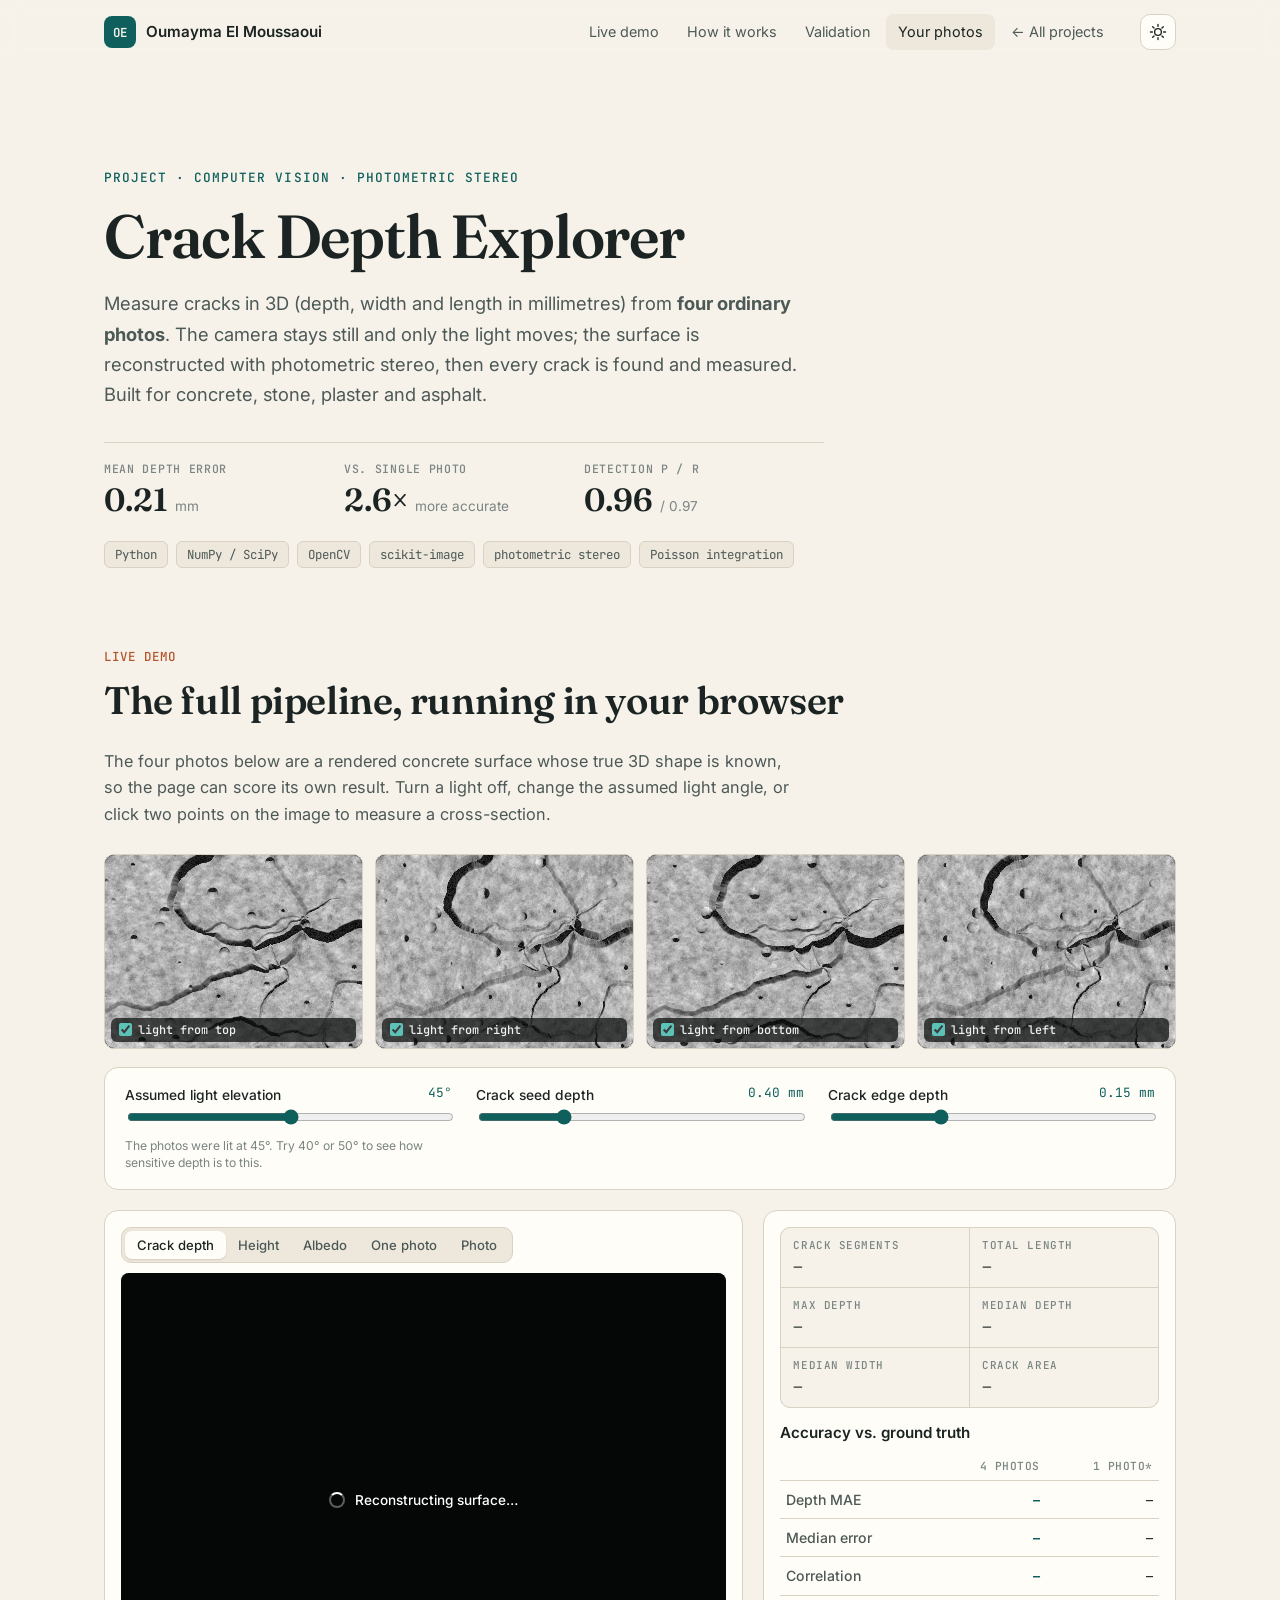
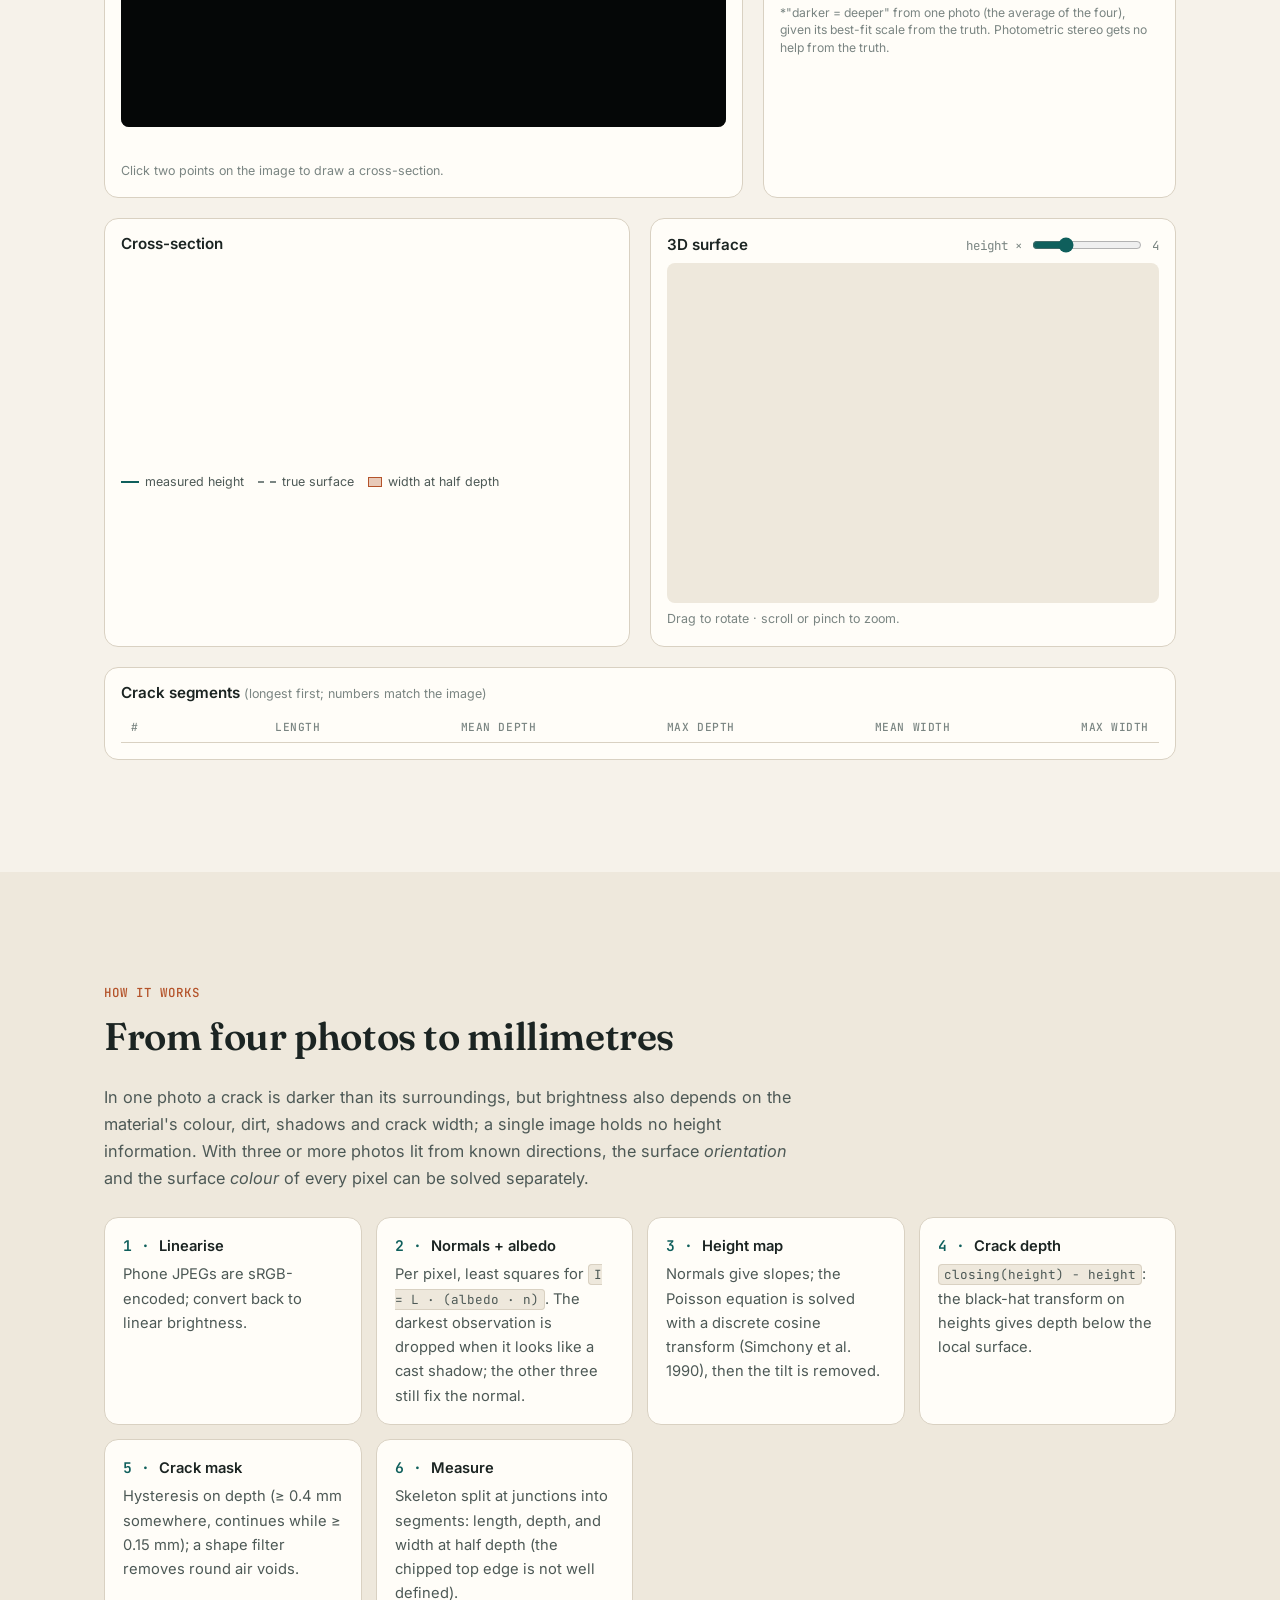
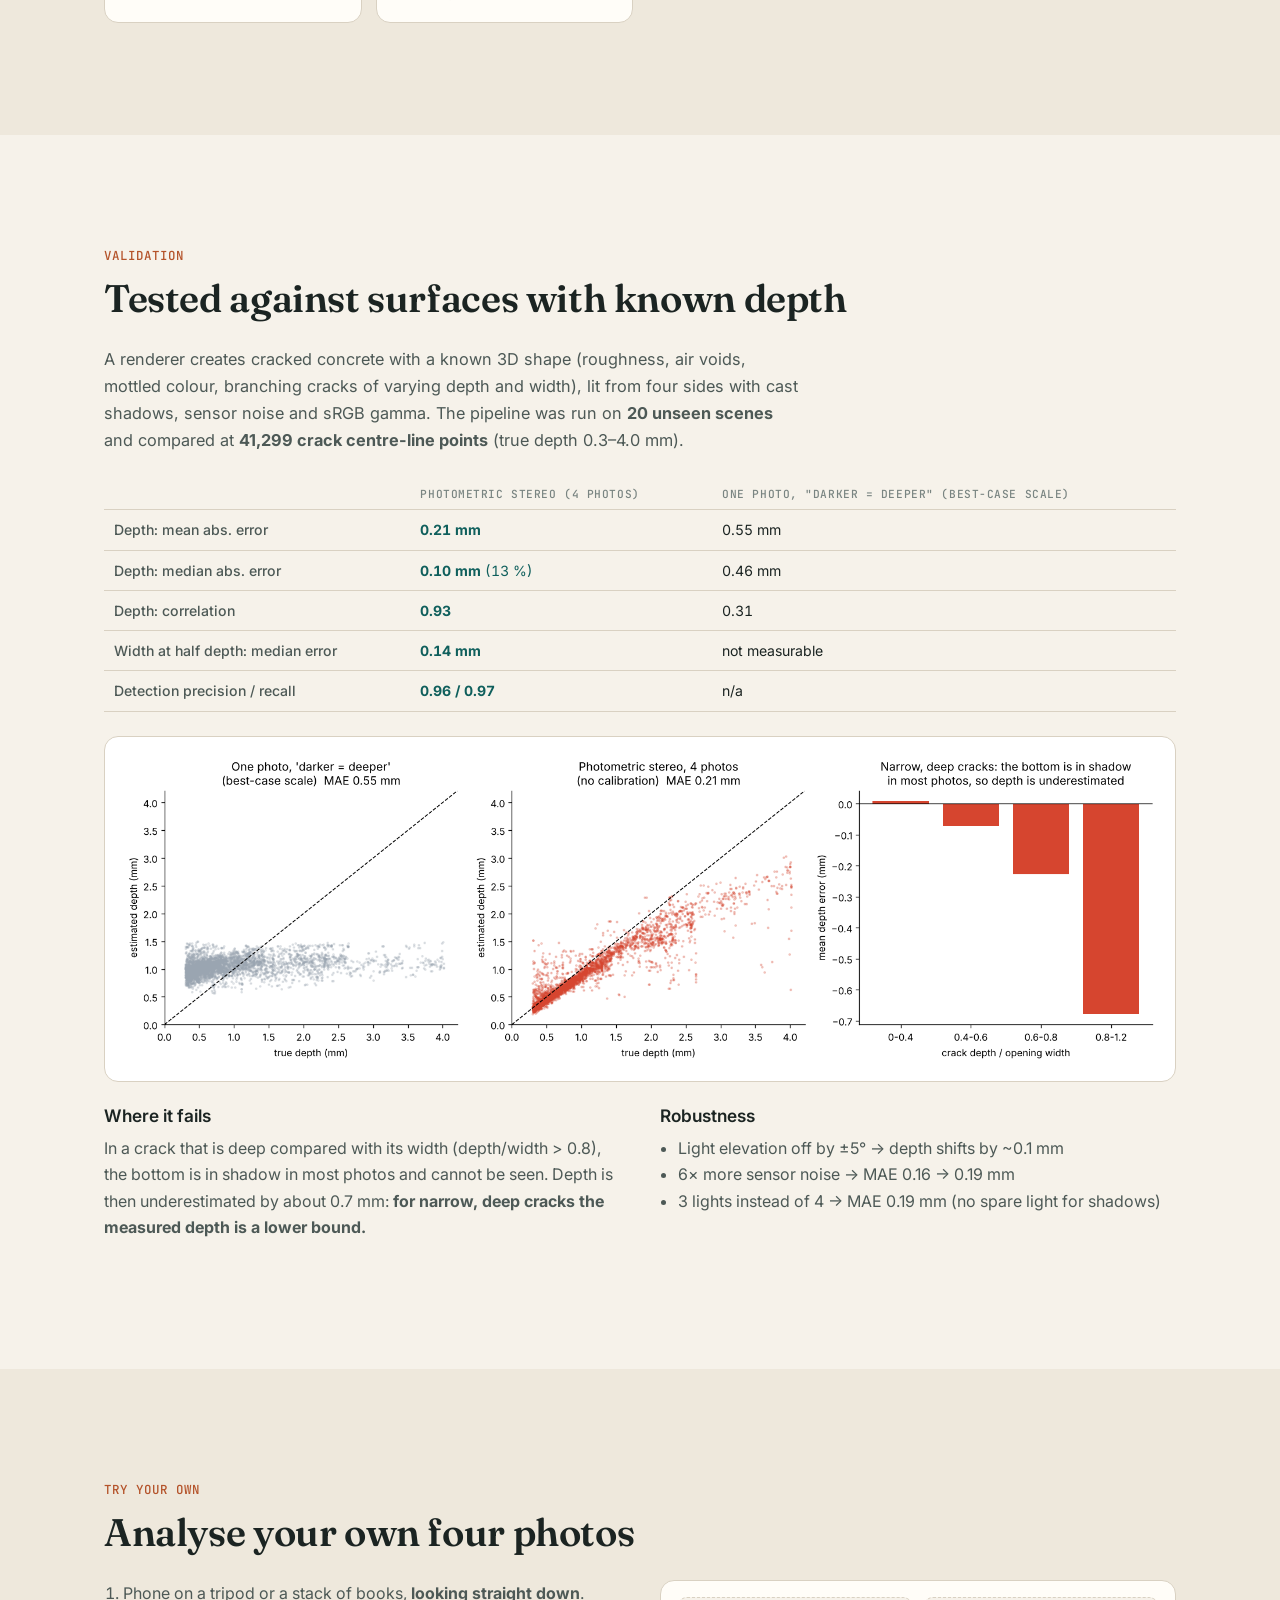
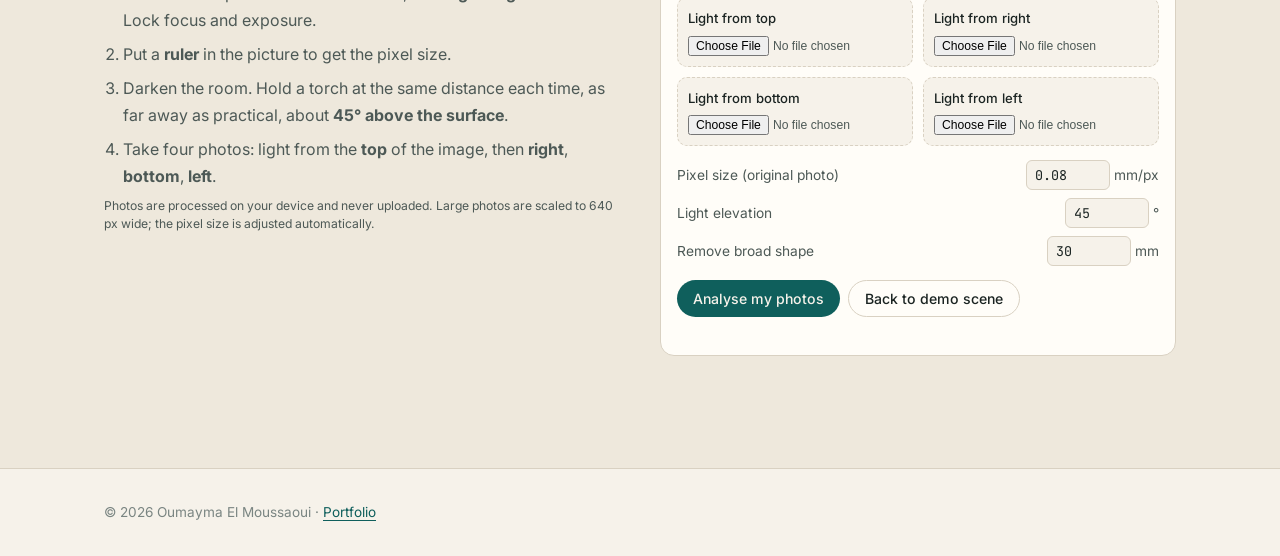
==== projects/crack-depth-explorer/index.html @ 10b45ef4 "Add Crack Depth Explorer as a live project New page projects/crack-depth-explorer/ runs the full pho" ====
<!doctype html>
<html lang="en">
<head>
  <meta charset="utf-8">
  <meta name="viewport" content="width=device-width, initial-scale=1">
  <title>Crack Depth Explorer · Oumayma El Moussaoui</title>
  <meta name="description" content="Live demo: measure cracks in 3D (depth, width, length in millimetres) from four photos with photometric stereo. Runs entirely in your browser.">
  <meta property="og:title" content="Crack Depth Explorer: 3D crack measurement from four photos">
  <meta property="og:description" content="Photometric stereo in the browser: 0.21 mm mean depth error on surfaces with known depth.">
  <link rel="icon" href="data:image/svg+xml,%3Csvg xmlns='http://www.w3.org/2000/svg' viewBox='0 0 32 32'%3E%3Crect width='32' height='32' rx='7' fill='%230f5f5c'/%3E%3Cpath d='M6 9 L13 15 L11 23 M13 15 L20 13 L26 19 M20 13 L22 6' stroke='%23f4efe6' stroke-width='2.2' fill='none' stroke-linecap='round' stroke-linejoin='round'/%3E%3C/svg%3E">
  <link rel="preconnect" href="https://fonts.googleapis.com">
  <link rel="preconnect" href="https://fonts.gstatic.com" crossorigin>
  <link href="https://fonts.googleapis.com/css2?family=Fraunces:opsz,wght@9..144,400;9..144,600&family=Inter:wght@400;500;600&family=JetBrains+Mono:wght@400;500&display=swap" rel="stylesheet">
  <link rel="stylesheet" href="../../assets/style.css">
  <link rel="stylesheet" href="app.css">
</head>
<body>
  <a class="skip" href="#main">Skip to content</a>
  <header class="nav">
    <div class="wrap nav-inner">
      <a class="brand" href="../../" aria-label="Back to portfolio">
        <span class="brand-mark" aria-hidden="true">OE</span>
        <span>Oumayma El Moussaoui</span>
      </a>
      <nav aria-label="Page">
        <ul class="nav-links">
          <li><a href="#live">Live demo</a></li>
          <li><a href="#how">How it works</a></li>
          <li><a href="#validation">Validation</a></li>
          <li><a href="#own">Your photos</a></li>
          <li><a href="../../#projects">← All projects</a></li>
        </ul>
      </nav>
      <button class="theme-toggle" type="button" aria-label="Toggle dark mode">
        <svg class="i-sun" viewBox="0 0 24 24" aria-hidden="true"><circle cx="12" cy="12" r="4.5"/><path d="M12 2v2.5M12 19.5V22M2 12h2.5M19.5 12H22M4.9 4.9l1.8 1.8M17.3 17.3l1.8 1.8M4.9 19.1l1.8-1.8M17.3 6.7l1.8-1.8"/></svg>
        <svg class="i-moon" viewBox="0 0 24 24" aria-hidden="true"><path d="M20 14.5A8 8 0 1 1 9.5 4a6.5 6.5 0 0 0 10.5 10.5z"/></svg>
      </button>
    </div>
  </header>

  <main id="main">
    <section class="pj-hero">
      <div class="wrap">
        <p class="eyebrow">Project · Computer vision · Photometric stereo</p>
        <h1>Crack Depth Explorer</h1>
        <p class="lede">Measure cracks in 3D (depth, width and length in millimetres) from <strong>four ordinary photos</strong>. The camera stays still and only the light moves; the surface is reconstructed with photometric stereo, then every crack is found and measured. Built for concrete, stone, plaster and asphalt.</p>
        <dl class="stats pj-stats">
          <div><dt>Mean depth error</dt><dd>0.21 <span>mm</span></dd></div>
          <div><dt>vs. single photo</dt><dd>2.6× <span>more accurate</span></dd></div>
          <div><dt>Detection P / R</dt><dd>0.96 <span>/ 0.97</span></dd></div>
        </dl>
        <ul class="chips"><li>Python</li><li>NumPy / SciPy</li><li>OpenCV</li><li>scikit-image</li><li>photometric stereo</li><li>Poisson integration</li></ul>
      </div>
    </section>

    <!-- LIVE -->
    <section class="section pj-live" id="live">
      <div class="wrap">
        <p class="kicker">Live demo</p>
        <h2>The full pipeline, running in your browser</h2>
        <p class="pj-intro">The four photos below are a rendered concrete surface whose true 3D shape is known, so the page can score its own result. Turn a light off, change the assumed light angle, or click two points on the image to measure a cross-section.</p>

        <div class="pj-photos" id="photos" aria-label="Input photos">
          <!-- filled by app.js -->
        </div>

        <div class="pj-ctrls">
          <div class="cd-ctl">
            <label for="elev">Assumed light elevation <output id="elevOut">45°</output></label>
            <input type="range" id="elev" min="30" max="60" step="1" value="45">
            <small id="elevHint">The photos were lit at 45°. Try 40° or 50° to see how sensitive depth is to this.</small>
          </div>
          <div class="cd-ctl">
            <label for="seed">Crack seed depth <output id="seedOut">0.40 mm</output></label>
            <input type="range" id="seed" min="0.2" max="1.0" step="0.05" value="0.4">
          </div>
          <div class="cd-ctl">
            <label for="edge">Crack edge depth <output id="edgeOut">0.15 mm</output></label>
            <input type="range" id="edge" min="0.05" max="0.35" step="0.01" value="0.15">
          </div>
        </div>

        <div class="pj-grid">
          <div class="pj-viewer">
            <div class="cd-toolbar">
              <div class="cd-views" role="group" aria-label="View">
                <button type="button" data-view="depth" aria-pressed="true">Crack depth</button>
                <button type="button" data-view="height" aria-pressed="false">Height</button>
                <button type="button" data-view="albedo" aria-pressed="false">Albedo</button>
                <button type="button" data-view="single" aria-pressed="false">One photo</button>
                <button type="button" data-view="photo" aria-pressed="false">Photo</button>
              </div>
              <span class="cd-time" id="timing"></span>
            </div>
            <div class="pj-canvas-wrap">
              <canvas id="view" width="640" height="480" aria-label="Analysis result. Click two points to draw a cross-section."></canvas>
              <div class="pj-busy" id="busy" hidden><span></span>Reconstructing surface…</div>
            </div>
            <div class="pj-legend" id="legend"></div>
            <p class="pj-hint">Click two points on the image to draw a cross-section.</p>
          </div>

          <aside class="pj-side">
            <dl class="cd-metrics" id="summary">
              <div><dt>Crack segments</dt><dd id="sSeg">–</dd></div>
              <div><dt>Total length</dt><dd id="sLen">–</dd></div>
              <div><dt>Max depth</dt><dd id="sMaxD">–</dd></div>
              <div><dt>Median depth</dt><dd id="sMedD">–</dd></div>
              <div><dt>Median width</dt><dd id="sMedW">–</dd></div>
              <div><dt>Crack area</dt><dd id="sArea">–</dd></div>
            </dl>

            <div class="pj-acc" id="accuracy">
              <h3>Accuracy vs. ground truth <span id="accPts"></span></h3>
              <table>
                <thead><tr><th></th><th>4 photos</th><th>1 photo*</th></tr></thead>
                <tbody>
                  <tr><th>Depth MAE</th><td id="aPsMae">–</td><td id="aOneMae">–</td></tr>
                  <tr><th>Median error</th><td id="aPsMed">–</td><td id="aOneMed">–</td></tr>
                  <tr><th>Correlation</th><td id="aPsCor">–</td><td id="aOneCor">–</td></tr>
                </tbody>
              </table>
              <p class="pj-foot">*"darker = deeper" from one photo (the average of the four), given its best-fit scale from the truth. Photometric stereo gets no help from the truth.</p>
            </div>
          </aside>
        </div>

        <div class="pj-grid pj-grid-2">
          <div class="pj-card">
            <div class="pj-card-head">
              <h3>Cross-section</h3>
              <span class="pj-readout" id="profRead"></span>
            </div>
            <canvas id="profile" width="640" height="260" aria-label="Height profile along the selected line"></canvas>
            <div class="pj-legend"><span class="lg-line"></span>measured height <span class="lg-line lg-dash"></span>true surface <span class="lg-box"></span>width at half depth</div>
          </div>
          <div class="pj-card">
            <div class="pj-card-head">
              <h3>3D surface</h3>
              <label class="pj-inline">height ×<input type="range" id="exag" min="1" max="12" step="1" value="4"><output id="exagOut">4</output></label>
            </div>
            <div id="three" class="pj-three" aria-label="Interactive 3D view of the reconstructed surface. Drag to rotate, scroll to zoom."></div>
            <p class="pj-hint">Drag to rotate · scroll or pinch to zoom.</p>
          </div>
        </div>

        <div class="pj-card pj-table-card">
          <h3>Crack segments <small>(longest first; numbers match the image)</small></h3>
          <div class="pj-table-wrap">
            <table class="pj-table" id="segTable">
              <thead><tr><th>#</th><th>Length</th><th>Mean depth</th><th>Max depth</th><th>Mean width</th><th>Max width</th></tr></thead>
              <tbody></tbody>
            </table>
          </div>
        </div>
      </div>
    </section>

    <!-- HOW -->
    <section class="section alt" id="how">
      <div class="wrap">
        <p class="kicker">How it works</p>
        <h2>From four photos to millimetres</h2>
        <p class="pj-intro">In one photo a crack is darker than its surroundings, but brightness also depends on the material's colour, dirt, shadows and crack width; a single image holds no height information. With three or more photos lit from known directions, the surface <em>orientation</em> and the surface <em>colour</em> of every pixel can be solved separately.</p>
        <ol class="pj-steps">
          <li><span>Linearise</span>Phone JPEGs are sRGB-encoded; convert back to linear brightness.</li>
          <li><span>Normals + albedo</span>Per pixel, least squares for <code>I = L · (albedo · n)</code>. The darkest observation is dropped when it looks like a cast shadow; the other three still fix the normal.</li>
          <li><span>Height map</span>Normals give slopes; the Poisson equation is solved with a discrete cosine transform (Simchony et al. 1990), then the tilt is removed.</li>
          <li><span>Crack depth</span><code>closing(height) − height</code>: the black-hat transform on heights gives depth below the local surface.</li>
          <li><span>Crack mask</span>Hysteresis on depth (≥ 0.4 mm somewhere, continues while ≥ 0.15 mm); a shape filter removes round air voids.</li>
          <li><span>Measure</span>Skeleton split at junctions into segments: length, depth, and width at half depth (the chipped top edge is not well defined).</li>
        </ol>
      </div>
    </section>

    <!-- VALIDATION -->
    <section class="section" id="validation">
      <div class="wrap">
        <p class="kicker">Validation</p>
        <h2>Tested against surfaces with known depth</h2>
        <p class="pj-intro">A renderer creates cracked concrete with a known 3D shape (roughness, air voids, mottled colour, branching cracks of varying depth and width), lit from four sides with cast shadows, sensor noise and sRGB gamma. The pipeline was run on <strong>20 unseen scenes</strong> and compared at <strong>41,299 crack centre-line points</strong> (true depth 0.3–4.0 mm).</p>
        <div class="pj-table-wrap">
          <table class="pj-table pj-val">
            <thead><tr><th></th><th>Photometric stereo (4 photos)</th><th>One photo, "darker = deeper" (best-case scale)</th></tr></thead>
            <tbody>
              <tr><th>Depth: mean abs. error</th><td><strong>0.21 mm</strong></td><td>0.55 mm</td></tr>
              <tr><th>Depth: median abs. error</th><td><strong>0.10 mm</strong> (13 %)</td><td>0.46 mm</td></tr>
              <tr><th>Depth: correlation</th><td><strong>0.93</strong></td><td>0.31</td></tr>
              <tr><th>Width at half depth: median error</th><td><strong>0.14 mm</strong></td><td>not measurable</td></tr>
              <tr><th>Detection precision / recall</th><td><strong>0.96 / 0.97</strong></td><td>n/a</td></tr>
            </tbody>
          </table>
        </div>
        <figure class="pj-fig">
          <img src="validation.png" alt="Scatter plots of measured vs true crack depth for photometric stereo and the single-photo method, and depth error by depth-to-width ratio" loading="lazy" width="1800" height="552">
        </figure>
        <div class="pj-two">
          <div>
            <h3>Where it fails</h3>
            <p>In a crack that is deep compared with its width (depth/width &gt; 0.8), the bottom is in shadow in most photos and cannot be seen. Depth is then underestimated by about 0.7 mm: <strong>for narrow, deep cracks the measured depth is a lower bound.</strong></p>
          </div>
          <div>
            <h3>Robustness</h3>
            <ul>
              <li>Light elevation off by ±5° → depth shifts by ~0.1 mm</li>
              <li>6× more sensor noise → MAE 0.16 → 0.19 mm</li>
              <li>3 lights instead of 4 → MAE 0.19 mm (no spare light for shadows)</li>
            </ul>
          </div>
        </div>
      </div>
    </section>

    <!-- OWN PHOTOS -->
    <section class="section alt" id="own">
      <div class="wrap">
        <p class="kicker">Try your own</p>
        <h2>Analyse your own four photos</h2>
        <div class="pj-two">
          <div>
            <ol class="pj-guide">
              <li>Phone on a tripod or a stack of books, <strong>looking straight down</strong>. Lock focus and exposure.</li>
              <li>Put a <strong>ruler</strong> in the picture to get the pixel size.</li>
              <li>Darken the room. Hold a torch at the same distance each time, as far away as practical, about <strong>45° above the surface</strong>.</li>
              <li>Take four photos: light from the <strong>top</strong> of the image, then <strong>right</strong>, <strong>bottom</strong>, <strong>left</strong>.</li>
            </ol>
            <p class="pj-foot">Photos are processed on your device and never uploaded. Large photos are scaled to 640 px wide; the pixel size is adjusted automatically.</p>
          </div>
          <form class="pj-card pj-form" id="ownForm">
            <div class="pj-files">
              <label>Light from top<input type="file" accept="image/*" data-i="0" required></label>
              <label>Light from right<input type="file" accept="image/*" data-i="1" required></label>
              <label>Light from bottom<input type="file" accept="image/*" data-i="2" required></label>
              <label>Light from left<input type="file" accept="image/*" data-i="3" required></label>
            </div>
            <div class="pj-fields">
              <label>Pixel size (original photo) <span><input type="number" id="ownPx" value="0.08" min="0.001" step="0.001" inputmode="decimal"> mm/px</span></label>
              <label>Light elevation <span><input type="number" id="ownEl" value="45" min="10" max="80" step="1" inputmode="numeric"> °</span></label>
              <label>Remove broad shape <span><input type="number" id="ownDet" value="30" min="0" step="1" inputmode="numeric"> mm</span></label>
            </div>
            <div class="cd-actions">
              <button type="submit" class="btn btn-primary btn-sm">Analyse my photos</button>
              <button type="button" class="btn btn-ghost btn-sm" id="backDemo" hidden>Back to demo scene</button>
            </div>
            <p class="pj-foot" id="ownMsg" role="status"></p>
          </form>
        </div>
      </div>
    </section>
  </main>

  <footer class="footer">
    <div class="wrap">© <span id="year">2026</span> Oumayma El Moussaoui · <a href="../../">Portfolio</a></div>
  </footer>

  <script src="../../assets/main.js"></script>
  <script src="vendor/three.min.js"></script>
  <script src="vendor/OrbitControls.js"></script>
  <script src="app.js"></script>
</body>
</html>
---- assets/style.css ----
:root {
  --bg: #f6f2ea;
  --bg-alt: #eee8dc;
  --surface: #fffdf8;
  --ink: #1b2422;
  --ink-soft: #4d5956;
  --muted: #7a8582;
  --line: #d9d1c2;
  --accent: #0f5f5c;
  --accent-ink: #f6f2ea;
  --accent-soft: #d5e7e4;
  --warm: #b4532a;
  --crack: rgba(15, 95, 92, 0.18);
  --shadow: 0 1px 2px rgba(27, 36, 34, .05), 0 8px 24px rgba(27, 36, 34, .06);
  --radius: 14px;
  --serif: "Fraunces", Georgia, serif;
  --sans: "Inter", system-ui, -apple-system, "Segoe UI", sans-serif;
  --mono: "JetBrains Mono", ui-monospace, Menlo, monospace;
  color-scheme: light;
}

:root[data-theme="dark"] {
  --bg: #111816;
  --bg-alt: #161f1d;
  --surface: #1b2523;
  --ink: #e8ece9;
  --ink-soft: #b3bfbb;
  --muted: #84928e;
  --line: #2b3835;
  --accent: #5cc2b8;
  --accent-ink: #0d1413;
  --accent-soft: #1d3633;
  --warm: #e08a5f;
  --crack: rgba(92, 194, 184, 0.16);
  --shadow: 0 1px 2px rgba(0, 0, 0, .3), 0 8px 24px rgba(0, 0, 0, .25);
  color-scheme: dark;
}

@media (prefers-color-scheme: dark) {
  :root:not([data-theme="light"]) {
    --bg: #111816;
    --bg-alt: #161f1d;
    --surface: #1b2523;
    --ink: #e8ece9;
    --ink-soft: #b3bfbb;
    --muted: #84928e;
    --line: #2b3835;
    --accent: #5cc2b8;
    --accent-ink: #0d1413;
    --accent-soft: #1d3633;
    --warm: #e08a5f;
    --crack: rgba(92, 194, 184, 0.16);
    --shadow: 0 1px 2px rgba(0, 0, 0, .3), 0 8px 24px rgba(0, 0, 0, .25);
    color-scheme: dark;
  }
}

*, *::before, *::after { box-sizing: border-box; }
html { scroll-behavior: smooth; scroll-padding-top: 72px; }
body {
  margin: 0;
  background: var(--bg);
  color: var(--ink);
  font: 16px/1.65 var(--sans);
  -webkit-font-smoothing: antialiased;
  overflow-x: hidden;
}
img, svg { display: block; max-width: 100%; }
a { color: var(--accent); text-decoration-thickness: 1px; text-underline-offset: 3px; }
h1, h2, h3 { margin: 0; line-height: 1.2; }
h2 { font: 600 clamp(1.7rem, 3.4vw, 2.4rem)/1.15 var(--serif); letter-spacing: -.01em; margin-bottom: 1.6rem; }
h3 { font-size: 1.08rem; font-weight: 600; }
p { margin: 0 0 1rem; }

.wrap { width: 100%; max-width: 1120px; margin: 0 auto; padding: 0 24px; }
@media (max-width: 600px) { .wrap { padding: 0 16px; } }

.skip { position: absolute; left: -999px; top: 8px; background: var(--accent); color: var(--accent-ink); padding: 8px 14px; border-radius: 8px; z-index: 100; }
.skip:focus { left: 8px; }
:focus-visible { outline: 2px solid var(--accent); outline-offset: 3px; border-radius: 4px; }

/* NAV */
.nav {
  position: sticky; top: 0; z-index: 50;
  background: color-mix(in srgb, var(--bg) 85%, transparent);
  backdrop-filter: saturate(1.4) blur(10px);
  -webkit-backdrop-filter: saturate(1.4) blur(10px);
  border-bottom: 1px solid transparent;
  transition: border-color .2s;
}
.nav.scrolled { border-bottom-color: var(--line); }
.nav-inner { display: flex; align-items: center; gap: 24px; height: 64px; }
.brand { display: flex; align-items: center; gap: 10px; color: var(--ink); text-decoration: none; font-weight: 600; font-size: .95rem; margin-right: auto; }
.brand-mark { display: grid; place-items: center; width: 32px; height: 32px; border-radius: 8px; background: var(--accent); color: var(--accent-ink); font: 600 .78rem var(--mono); }
.nav-links { display: flex; gap: 4px; list-style: none; margin: 0; padding: 0; }
.nav-links a { display: block; padding: 6px 12px; border-radius: 8px; color: var(--ink-soft); text-decoration: none; font-size: .9rem; }
.nav-links a:hover, .nav-links a.active { color: var(--ink); background: var(--bg-alt); }
.theme-toggle { width: 36px; height: 36px; display: grid; place-items: center; border: 1px solid var(--line); border-radius: 10px; background: var(--surface); color: var(--ink); cursor: pointer; }
.theme-toggle svg { width: 18px; height: 18px; fill: none; stroke: currentColor; stroke-width: 1.8; stroke-linecap: round; }
.i-moon { display: none; }
:root[data-theme="dark"] .i-sun { display: none; }
:root[data-theme="dark"] .i-moon { display: block; }
@media (prefers-color-scheme: dark) {
  :root:not([data-theme="light"]) .i-sun { display: none; }
  :root:not([data-theme="light"]) .i-moon { display: block; }
}
@media (max-width: 760px) {
  .nav-links { display: none; }
  .brand span:last-child { font-size: .9rem; }
}

/* HERO */
.hero { position: relative; padding: clamp(64px, 12vw, 140px) 0 clamp(56px, 8vw, 96px); overflow: hidden; }
.crack-field { position: absolute; inset: 0; width: 100%; height: 100%; pointer-events: none; }
.crack-field path { fill: none; stroke: var(--crack); stroke-linecap: round; stroke-linejoin: round; }
.crack-field circle { fill: var(--crack); }
.hero-inner { position: relative; }
.eyebrow { font: 500 .8rem var(--mono); letter-spacing: .08em; text-transform: uppercase; color: var(--accent); margin-bottom: 1.2rem; }
.hero h1 { font: 400 clamp(2.1rem, 5.6vw, 4rem)/1.08 var(--serif); letter-spacing: -.02em; max-width: 17ch; margin-bottom: 1.5rem; }
.hero h1 em { font-style: italic; color: var(--accent); }
.lede { font-size: clamp(1.02rem, 1.6vw, 1.15rem); color: var(--ink-soft); max-width: 60ch; }
.cta { display: flex; flex-wrap: wrap; gap: 12px; margin: 2rem 0 3rem; }
.btn { display: inline-flex; align-items: center; padding: 12px 22px; border-radius: 999px; font-weight: 500; font-size: .95rem; text-decoration: none; transition: transform .15s, background .15s; }
.btn:hover { transform: translateY(-1px); }
.btn-primary { background: var(--accent); color: var(--accent-ink); }
.btn-ghost { border: 1px solid var(--line); color: var(--ink); background: var(--surface); }
.stats { display: grid; grid-template-columns: repeat(3, minmax(0, 1fr)); gap: 0; margin: 0; max-width: 720px; border-top: 1px solid var(--line); }
.stats div { padding: 18px 16px 0 0; }
.stats dt { font: 500 .72rem var(--mono); text-transform: uppercase; letter-spacing: .06em; color: var(--muted); }
.stats dd { margin: 4px 0 0; font: 600 clamp(1.4rem, 3vw, 2rem) var(--serif); font-variant-numeric: tabular-nums; }
.stats dd span { font: 400 .85rem var(--sans); color: var(--muted); }
@media (max-width: 520px) { .stats { grid-template-columns: 1fr; } .stats div { padding-top: 14px; } }

/* SECTIONS */
.section { padding: clamp(64px, 9vw, 112px) 0; }
.section.alt { background: var(--bg-alt); }
.kicker { font: 500 .78rem var(--mono); letter-spacing: .08em; text-transform: uppercase; color: var(--warm); margin-bottom: .8rem; }
.grid-2 { display: grid; grid-template-columns: 1fr 1.3fr; gap: 48px; }
@media (max-width: 820px) { .grid-2 { grid-template-columns: 1fr; gap: 0; } }
.prose p { color: var(--ink-soft); font-size: 1.05rem; }
.langs { display: flex; flex-wrap: wrap; gap: 8px; list-style: none; padding: 0; margin: 1.5rem 0 0; }
.langs li { padding: 6px 12px; border: 1px solid var(--line); border-radius: 999px; font-size: .88rem; color: var(--ink-soft); background: var(--surface); }
.langs strong { color: var(--ink); font-weight: 600; }

.skills { display: grid; grid-template-columns: repeat(auto-fit, minmax(200px, 1fr)); gap: 16px; margin-top: 56px; }
.skill { padding: 20px; background: var(--surface); border: 1px solid var(--line); border-radius: var(--radius); }
.skill h3 { font: 500 .78rem var(--mono); text-transform: uppercase; letter-spacing: .06em; color: var(--accent); margin-bottom: .6rem; }
.skill p { margin: 0; font-size: .92rem; color: var(--ink-soft); }

/* PROJECTS */
.tag { font: 500 .74rem var(--mono); letter-spacing: .04em; color: var(--muted); margin-bottom: .5rem; text-transform: uppercase; }
.feature { display: grid; grid-template-columns: 1.35fr 1fr; gap: 40px; padding: clamp(24px, 4vw, 40px); background: var(--surface); border: 1px solid var(--line); border-radius: calc(var(--radius) + 4px); box-shadow: var(--shadow); margin-bottom: 24px; }
.feature h3 { font: 600 clamp(1.3rem, 2.4vw, 1.65rem)/1.2 var(--serif); margin-bottom: 1rem; }
.feature p { color: var(--ink-soft); }
.feature-fig { margin: 0; align-self: center; background: var(--bg); border: 1px solid var(--line); border-radius: var(--radius); padding: 16px; }
.feature-fig svg { width: 100%; height: auto; }
.feature-fig figcaption { font: .72rem var(--mono); color: var(--muted); text-align: center; margin-top: 8px; }
#thesisFig .edge { stroke: var(--ink); stroke-width: 1.6; fill: none; stroke-linecap: round; opacity: .75; }
#thesisFig .node { fill: var(--warm); }
#thesisFig .end { fill: var(--accent); }
@media (max-width: 860px) { .feature { grid-template-columns: 1fr; } .feature-fig { max-width: 420px; } }

.pipeline { list-style: none; padding: 0; margin: 1.4rem 0; display: grid; grid-template-columns: repeat(3, minmax(0, 1fr)); gap: 10px; counter-reset: step; }
.pipeline li { padding: 12px 14px; border-radius: 10px; background: var(--accent-soft); font-size: .85rem; color: var(--ink-soft); line-height: 1.45; }
.pipeline span { display: block; font-weight: 600; color: var(--ink); margin-bottom: 2px; }
.pipeline span::before { counter-increment: step; content: counter(step) " · "; font-family: var(--mono); color: var(--accent); }
@media (max-width: 560px) { .pipeline { grid-template-columns: 1fr; } }
.result { border-left: 3px solid var(--warm); padding-left: 14px; }

.chips { display: flex; flex-wrap: wrap; gap: 8px; list-style: none; padding: 0; margin: 1rem 0 0; }
.chips li { padding: 4px 10px; border-radius: 6px; background: var(--bg-alt); border: 1px solid var(--line); font: .78rem var(--mono); color: var(--ink-soft); }

.cards { display: grid; grid-template-columns: repeat(auto-fit, minmax(300px, 1fr)); gap: 24px; }
@media (max-width: 360px) { .cards { grid-template-columns: 1fr; } }
.card { display: flex; flex-direction: column; padding: 26px; background: var(--surface); border: 1px solid var(--line); border-radius: var(--radius); transition: transform .2s, box-shadow .2s, border-color .2s; }
.card:hover { transform: translateY(-3px); box-shadow: var(--shadow); border-color: color-mix(in srgb, var(--accent) 35%, var(--line)); }
.card h3 { font: 600 1.2rem/1.25 var(--serif); margin-bottom: .7rem; }
.card > p { color: var(--ink-soft); font-size: .95rem; }
.metric { margin-top: auto !important; padding-top: .4rem; font-size: .9rem !important; color: var(--ink) !important; }
.metric strong { color: var(--accent); font-variant-numeric: tabular-nums; }
.metric span { color: var(--muted); }
.repo-row { display: flex; flex-wrap: wrap; gap: 4px 16px; }
.repo { font: 500 .82rem var(--mono); text-decoration: none; word-break: break-word; }
.repo:hover { text-decoration: underline; }

/* TIMELINE */
.timeline { list-style: none; padding: 0; margin: 0; }
.timeline > li { display: grid; grid-template-columns: 180px 1fr; gap: 32px; padding: 28px 0; border-top: 1px solid var(--line); }
.timeline > li:last-child { border-bottom: 1px solid var(--line); }
.when { font: 500 .82rem var(--mono); color: var(--muted); padding-top: 3px; }
.what h3 { font-size: 1.12rem; }
.what .sub { font-weight: 400; color: var(--muted); font-size: .9rem; }
.org { color: var(--accent); font-weight: 500; font-size: .95rem; margin: 4px 0 10px; }
.what ul { margin: 0; padding-left: 1.1rem; color: var(--ink-soft); }
.what li { margin-bottom: 6px; }
.what li::marker { color: var(--warm); }
@media (max-width: 680px) { .timeline > li { grid-template-columns: 1fr; gap: 6px; } }

/* EDUCATION */
.edu { display: grid; grid-template-columns: repeat(auto-fit, minmax(300px, 1fr)); gap: 16px; }
@media (max-width: 360px) { .edu { grid-template-columns: 1fr; } }
.edu-item { padding: 22px; background: var(--surface); border: 1px solid var(--line); border-radius: var(--radius); }
.edu-item .yr { font: 500 .76rem var(--mono); color: var(--warm); }
.edu-item h3 { margin: 6px 0 6px; }
.edu-item p { margin: 0; color: var(--ink-soft); font-size: .92rem; }
.certs { margin-top: 40px; }
.certs h3 { font: 500 .78rem var(--mono); text-transform: uppercase; letter-spacing: .06em; color: var(--muted); margin-top: 1.6rem; }

/* CONTACT */
.contact h2 { font-size: clamp(2rem, 4.6vw, 3.2rem); }
.contact-links { list-style: none; padding: 0; margin: 2rem 0 0; display: grid; grid-template-columns: repeat(auto-fit, minmax(240px, 1fr)); gap: 12px; }
.contact-links a { display: block; padding: 18px 20px; border: 1px solid var(--line); border-radius: var(--radius); background: var(--surface); color: var(--ink); text-decoration: none; font-weight: 500; word-break: break-word; transition: border-color .2s, transform .2s; }
.contact-links a:hover { border-color: var(--accent); transform: translateY(-2px); }
.contact-links span { display: block; font: 500 .72rem var(--mono); text-transform: uppercase; letter-spacing: .06em; color: var(--muted); margin-bottom: 4px; }

.footer { padding: 32px 0; border-top: 1px solid var(--line); font-size: .85rem; color: var(--muted); }

/* reveal */
.reveal { opacity: 0; transform: translateY(14px); transition: opacity .6s ease, transform .6s ease; }
.reveal.in { opacity: 1; transform: none; }
@media (prefers-reduced-motion: reduce) {
  html { scroll-behavior: auto; }
  .reveal { opacity: 1; transform: none; transition: none; }
  .card, .btn, .contact-links a { transition: none; }
}

/* LIVE DEMO */
.demo-lede { margin-bottom: 2rem; }
.btn-sm { padding: 9px 16px; font-size: .88rem; cursor: pointer; border: 0; font-family: inherit; }
.btn-ghost.btn-sm { border: 1px solid var(--line); }
.cd { display: grid; grid-template-columns: minmax(0, 1.6fr) minmax(0, 1fr); gap: 24px; padding: clamp(16px, 3vw, 28px); background: var(--surface); border: 1px solid var(--line); border-radius: calc(var(--radius) + 4px); box-shadow: var(--shadow); }
@media (max-width: 900px) { .cd { grid-template-columns: 1fr; } }
.cd-toolbar { display: flex; flex-wrap: wrap; align-items: center; justify-content: space-between; gap: 8px; margin-bottom: 10px; }
.cd-views { display: inline-flex; flex-wrap: wrap; padding: 3px; background: var(--bg-alt); border: 1px solid var(--line); border-radius: 10px; }
.cd-views button { border: 0; background: transparent; color: var(--ink-soft); font: 500 .82rem var(--sans); padding: 6px 12px; border-radius: 7px; cursor: pointer; }
.cd-views button[aria-pressed="true"] { background: var(--surface); color: var(--ink); box-shadow: 0 1px 2px rgba(0,0,0,.12); }
.cd-time { font: .74rem var(--mono); color: var(--muted); }
#cdCanvas { width: 100%; height: auto; border-radius: 10px; background: #000; image-rendering: auto; border: 1px solid var(--line); }
.cd-legend { display: flex; flex-wrap: wrap; align-items: center; gap: 6px 14px; font-size: .8rem; color: var(--ink-soft); margin-top: 10px; }
.lg { display: inline-block; width: 12px; height: 12px; border-radius: 3px; margin-right: -8px; vertical-align: -1px; }
.lg-mask { background: var(--accent); opacity: .7; }
.lg-skel { background: var(--warm); height: 3px; }
.lg-junc { background: #ffd166; border-radius: 50%; border: 1px solid rgba(0,0,0,.5); }
.cd-source { font: .76rem var(--mono); color: var(--muted); margin: 6px 0 0; word-break: break-word; }
.cd-actions { display: flex; flex-wrap: wrap; gap: 8px; margin-bottom: 18px; }
.cd-upload { position: relative; overflow: hidden; color: var(--ink); }
.cd-upload input { position: absolute; inset: 0; opacity: 0; cursor: pointer; }
.cd-upload:focus-within { outline: 2px solid var(--accent); outline-offset: 3px; }
.cd-ctl { margin-bottom: 14px; }
.cd-ctl > label:not(.cd-check) { display: flex; justify-content: space-between; gap: 8px; font-size: .86rem; font-weight: 500; }
.cd-ctl output { font: .8rem var(--mono); color: var(--accent); }
.cd input[type=range] { width: 100%; accent-color: var(--accent); margin: 6px 0 0; }
.cd input[type=range]:disabled { opacity: .45; }
.cd-check { display: flex; align-items: center; gap: 8px; font-size: .84rem; color: var(--ink-soft); margin-top: 4px; cursor: pointer; }
.cd-check input { accent-color: var(--accent); }
.cd-row { margin-bottom: 10px; }
.cd-scale { font-size: .84rem; color: var(--ink-soft); }
.cd-scale input { width: 80px; margin: 0 4px; padding: 4px 8px; font: .84rem var(--mono); color: var(--ink); background: var(--bg); border: 1px solid var(--line); border-radius: 6px; }
.cd-metrics { display: grid; grid-template-columns: 1fr 1fr; gap: 1px; margin: 18px 0 0; background: var(--line); border: 1px solid var(--line); border-radius: 10px; overflow: hidden; }
.cd-metrics div { background: var(--bg); padding: 10px 12px; }
.cd-metrics dt { font: 500 .68rem var(--mono); text-transform: uppercase; letter-spacing: .05em; color: var(--muted); }
.cd-metrics dd { margin: 2px 0 0; font: 600 1.15rem var(--serif); font-variant-numeric: tabular-nums; }
.cd-metrics .f1 dd { color: var(--accent); }
.cd-metrics small { font: .72rem var(--mono); color: var(--muted); }
.cd-note { font-size: .84rem; color: var(--muted); margin-top: 14px; }
.repo-private { margin: 0 !important; font: 500 .8rem var(--mono); color: var(--muted) !important; }
.repo-row { margin: 0 0 4px; }
.card-live { border-color: color-mix(in srgb, var(--accent) 45%, var(--line)); }
.live-dot { display: inline-block; width: 8px; height: 8px; border-radius: 50%; background: #2fbf71; margin-right: 6px; vertical-align: 1px; box-shadow: 0 0 0 3px color-mix(in srgb, #2fbf71 25%, transparent); }
.live-btn { align-self: flex-start; margin-top: 4px; }
---- projects/crack-depth-explorer/app.css ----
.pj-hero { padding: clamp(48px, 9vw, 104px) 0 clamp(32px, 5vw, 56px); }
.pj-hero h1 { font: 600 clamp(2.2rem, 6vw, 3.8rem)/1.05 var(--serif); letter-spacing: -.02em; margin-bottom: 1.2rem; }
.pj-stats { margin: 2rem 0 1.4rem; }
.pj-intro { color: var(--ink-soft); max-width: 70ch; font-size: 1.02rem; margin-bottom: 1.6rem; }
.pj-live { padding-top: 24px; }

.pj-photos { display: grid; grid-template-columns: repeat(4, minmax(0, 1fr)); gap: 12px; margin-bottom: 18px; }
@media (max-width: 640px) { .pj-photos { grid-template-columns: repeat(2, minmax(0, 1fr)); } }
.pj-photo { position: relative; margin: 0; border: 1px solid var(--line); border-radius: 10px; overflow: hidden; background: #000; }
.pj-photo canvas { width: 100%; height: auto; display: block; transition: opacity .2s; }
.pj-photo.off canvas { opacity: .25; }
.pj-photo label { position: absolute; left: 6px; right: 6px; bottom: 6px; display: flex; align-items: center; gap: 6px; padding: 4px 8px; border-radius: 6px; background: rgba(10, 14, 13, .72); color: #f1f1ee; font: 500 .74rem var(--mono); cursor: pointer; }
.pj-photo input { accent-color: #5cc2b8; margin: 0; }
.pj-arrow { position: absolute; top: 6px; right: 8px; font: 600 .9rem var(--mono); color: #ffd166; text-shadow: 0 1px 2px #000; }

.pj-ctrls { display: grid; grid-template-columns: repeat(3, minmax(0, 1fr)); gap: 8px 24px; padding: 16px 20px 4px; background: var(--surface); border: 1px solid var(--line); border-radius: var(--radius); margin-bottom: 20px; }
@media (max-width: 820px) { .pj-ctrls { grid-template-columns: 1fr; } }
.pj-ctrls small { display: block; color: var(--muted); font-size: .76rem; line-height: 1.4; margin-top: 4px; }
.pj-ctrls input[type=range], .pj-inline input[type=range] { width: 100%; accent-color: var(--accent); }

.pj-grid { display: grid; grid-template-columns: minmax(0, 1.55fr) minmax(0, 1fr); gap: 20px; margin-bottom: 20px; }
.pj-grid-2 { grid-template-columns: minmax(0, 1fr) minmax(0, 1fr); }
@media (max-width: 920px) { .pj-grid, .pj-grid-2 { grid-template-columns: 1fr; } }
.pj-viewer, .pj-card, .pj-side { background: var(--surface); border: 1px solid var(--line); border-radius: var(--radius); padding: 16px; min-width: 0; }
.pj-side { display: flex; flex-direction: column; gap: 16px; }
.pj-side .cd-metrics { margin: 0; }
.pj-canvas-wrap { position: relative; }
#view { width: 100%; height: auto; display: block; border-radius: 8px; background: #000; cursor: crosshair; touch-action: manipulation; }
.pj-busy { position: absolute; inset: 0; display: flex; align-items: center; justify-content: center; gap: 10px; background: rgba(10, 14, 13, .55); color: #fff; font: 500 .85rem var(--sans); border-radius: 8px; }
.pj-busy[hidden] { display: none; }
.pj-busy span { width: 16px; height: 16px; border: 2px solid rgba(255,255,255,.35); border-top-color: #fff; border-radius: 50%; animation: pjspin .8s linear infinite; }
@keyframes pjspin { to { transform: rotate(360deg); } }
@media (prefers-reduced-motion: reduce) { .pj-busy span { animation: none; } }
.pj-legend { display: flex; flex-wrap: wrap; align-items: center; gap: 6px 14px; font-size: .78rem; color: var(--ink-soft); margin-top: 10px; min-height: 18px; }
.pj-cbar { display: inline-flex; align-items: center; gap: 6px; font: .74rem var(--mono); }
.pj-cbar i { display: inline-block; width: 120px; height: 10px; border-radius: 3px; }
.pj-hint { font-size: .78rem; color: var(--muted); margin: 6px 0 0; }

.pj-acc h3, .pj-card h3 { font-size: .95rem; margin-bottom: 10px; }
.pj-acc h3 span, .pj-card h3 small { font-weight: 400; color: var(--muted); font-size: .78rem; }
.pj-acc table { width: 100%; border-collapse: collapse; font-size: .88rem; font-variant-numeric: tabular-nums; }
.pj-acc th, .pj-acc td { text-align: right; padding: 7px 6px; border-bottom: 1px solid var(--line); }
.pj-acc th:first-child { text-align: left; font-weight: 500; color: var(--ink-soft); }
.pj-acc thead th { font: 500 .7rem var(--mono); text-transform: uppercase; letter-spacing: .05em; color: var(--muted); }
.pj-acc td:nth-child(2) { color: var(--accent); font-weight: 600; }
.pj-acc.hidden { display: none; }
.pj-foot { font-size: .76rem; color: var(--muted); line-height: 1.45; margin: 8px 0 0; }

.pj-card-head { display: flex; flex-wrap: wrap; align-items: baseline; justify-content: space-between; gap: 6px 12px; margin-bottom: 8px; }
.pj-card-head h3 { margin: 0; }
.pj-readout { font: .78rem var(--mono); color: var(--ink-soft); }
.pj-readout b { color: var(--accent); font-weight: 600; }
#profile { width: 100%; height: auto; display: block; }
.lg-line { display: inline-block; width: 18px; height: 0; border-top: 2px solid var(--accent); margin-right: -8px; vertical-align: middle; }
.lg-dash { border-top: 2px dashed var(--muted); }
.lg-box { display: inline-block; width: 14px; height: 10px; background: color-mix(in srgb, var(--warm) 30%, transparent); border: 1px solid var(--warm); margin-right: -8px; vertical-align: -1px; }
.pj-inline { display: flex; align-items: center; gap: 8px; font: .78rem var(--mono); color: var(--muted); }
.pj-inline input { width: 110px !important; }
.pj-three { width: 100%; height: 340px; border-radius: 8px; overflow: hidden; background: var(--bg-alt); touch-action: none; }
.pj-three canvas { display: block; }
.pj-three .pj-fallback { display: grid; place-items: center; height: 100%; color: var(--muted); font-size: .85rem; padding: 16px; text-align: center; }

.pj-table-card { margin-bottom: 0; }
.pj-table-wrap { overflow-x: auto; }
.pj-table { width: 100%; border-collapse: collapse; font-size: .88rem; font-variant-numeric: tabular-nums; }
.pj-table th, .pj-table td { padding: 8px 10px; text-align: right; border-bottom: 1px solid var(--line); white-space: nowrap; }
.pj-table th:first-child, .pj-table td:first-child { text-align: left; }
.pj-table thead th { font: 500 .7rem var(--mono); text-transform: uppercase; letter-spacing: .05em; color: var(--muted); }
.pj-val th, .pj-val td { white-space: normal; text-align: left; }
.pj-val tbody th { font-weight: 500; color: var(--ink-soft); }
.pj-val td:nth-child(2) { color: var(--accent); }

.pj-steps { list-style: none; padding: 0; margin: 0; display: grid; grid-template-columns: repeat(auto-fit, minmax(240px, 1fr)); gap: 14px; counter-reset: s; }
.pj-steps li { padding: 16px 18px; background: var(--surface); border: 1px solid var(--line); border-radius: var(--radius); color: var(--ink-soft); font-size: .92rem; }
.pj-steps span { display: block; color: var(--ink); font-weight: 600; margin-bottom: 4px; }
.pj-steps span::before { counter-increment: s; content: counter(s) " · "; font-family: var(--mono); color: var(--accent); }
code { font: .86em var(--mono); background: var(--bg-alt); border: 1px solid var(--line); padding: 1px 5px; border-radius: 4px; }

.pj-fig { margin: 24px 0; padding: 12px; background: #fff; border: 1px solid var(--line); border-radius: var(--radius); }
.pj-fig img { width: 100%; height: auto; }
.pj-two { display: grid; grid-template-columns: minmax(0, 1fr) minmax(0, 1fr); gap: 24px 40px; }
@media (max-width: 820px) { .pj-two { grid-template-columns: 1fr; } }
.pj-two h3 { margin-bottom: 8px; }
.pj-two p, .pj-two li { color: var(--ink-soft); }
.pj-two ul { padding-left: 1.1rem; margin: 0; }

.pj-guide { padding-left: 1.2rem; margin: 0; color: var(--ink-soft); }
.pj-guide li { margin-bottom: 8px; }
.pj-form { display: flex; flex-direction: column; gap: 14px; }
.pj-files { display: grid; grid-template-columns: repeat(2, minmax(0, 1fr)); gap: 10px; }
@media (max-width: 480px) { .pj-files { grid-template-columns: 1fr; } }
.pj-files label { display: flex; flex-direction: column; gap: 6px; font-size: .82rem; font-weight: 500; padding: 10px; border: 1px dashed var(--line); border-radius: 10px; background: var(--bg); min-width: 0; }
.pj-files input { font-size: .76rem; color: var(--ink-soft); max-width: 100%; }
.pj-fields { display: grid; gap: 8px; }
.pj-fields label { display: flex; flex-wrap: wrap; justify-content: space-between; align-items: center; gap: 6px; font-size: .86rem; color: var(--ink-soft); }
.pj-fields input { width: 84px; padding: 5px 8px; font: .84rem var(--mono); color: var(--ink); background: var(--bg); border: 1px solid var(--line); border-radius: 6px; }
.pj-form .cd-actions { margin: 0; }
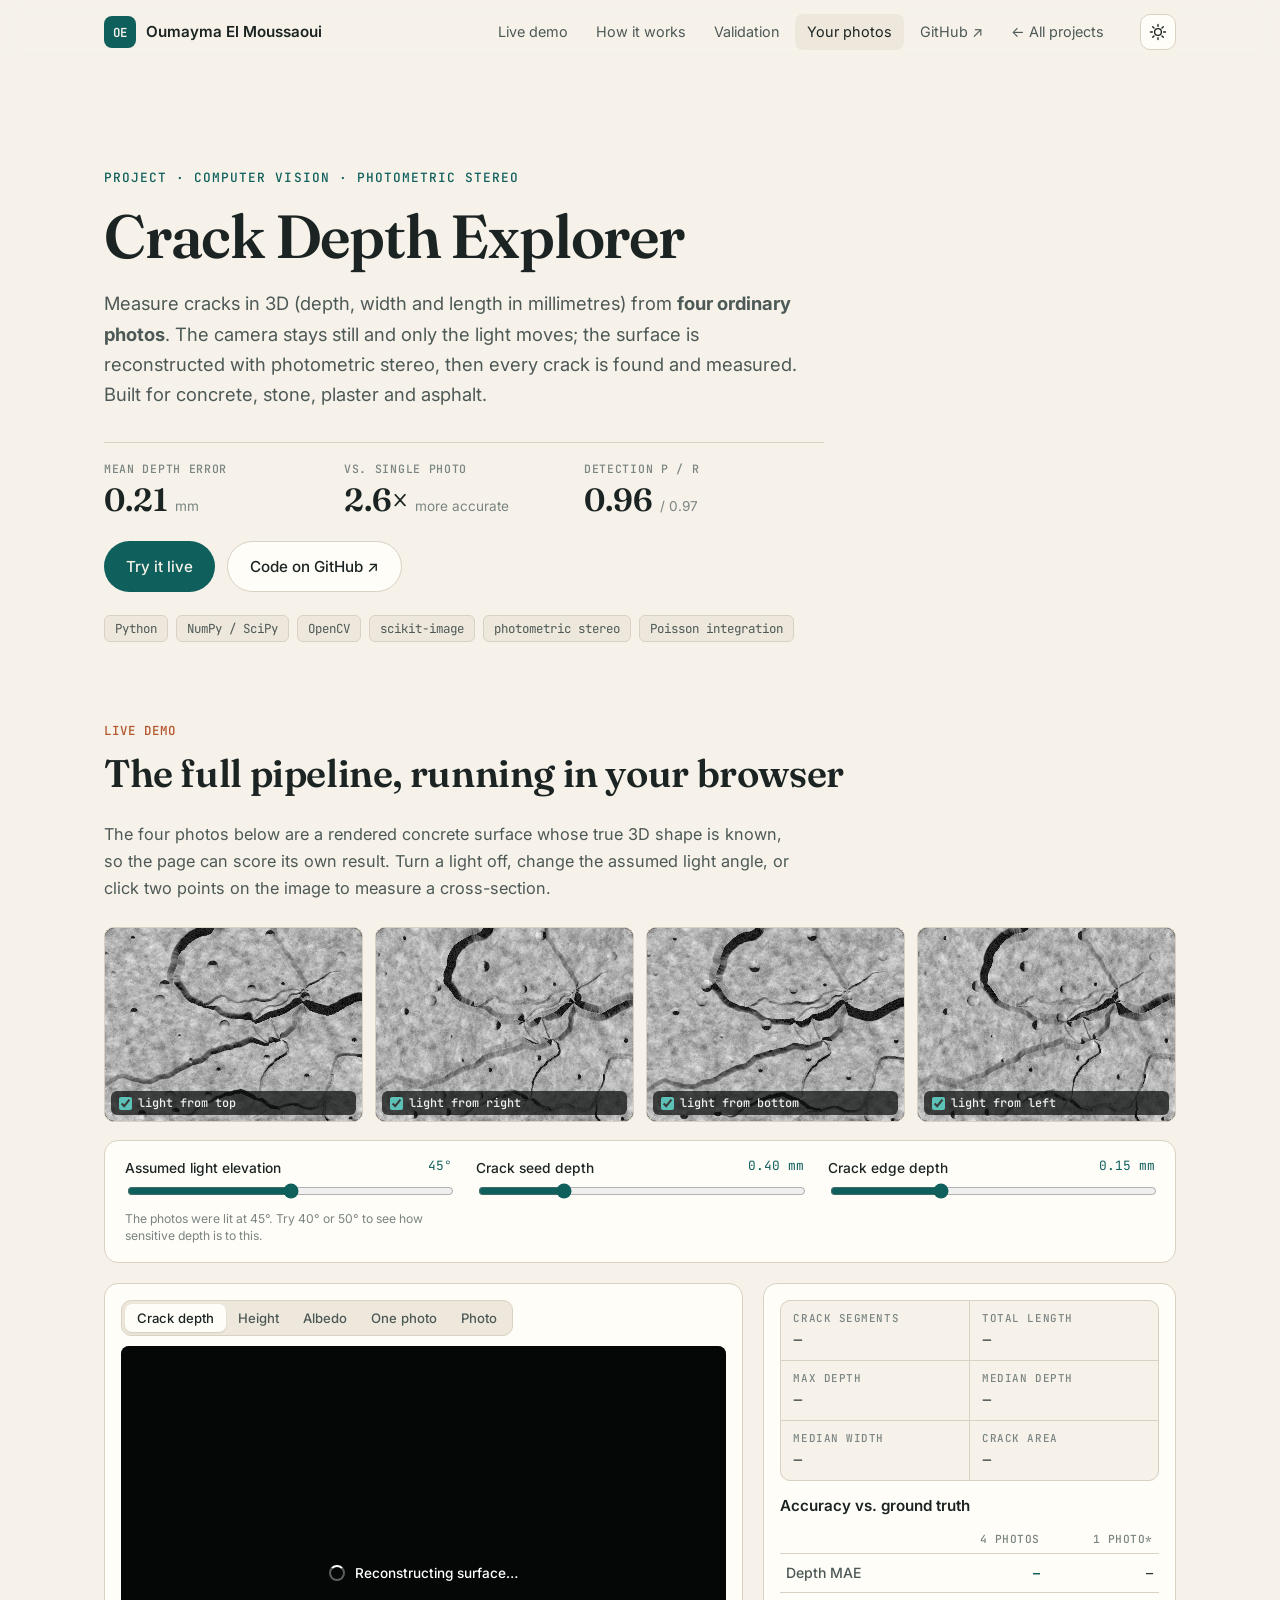
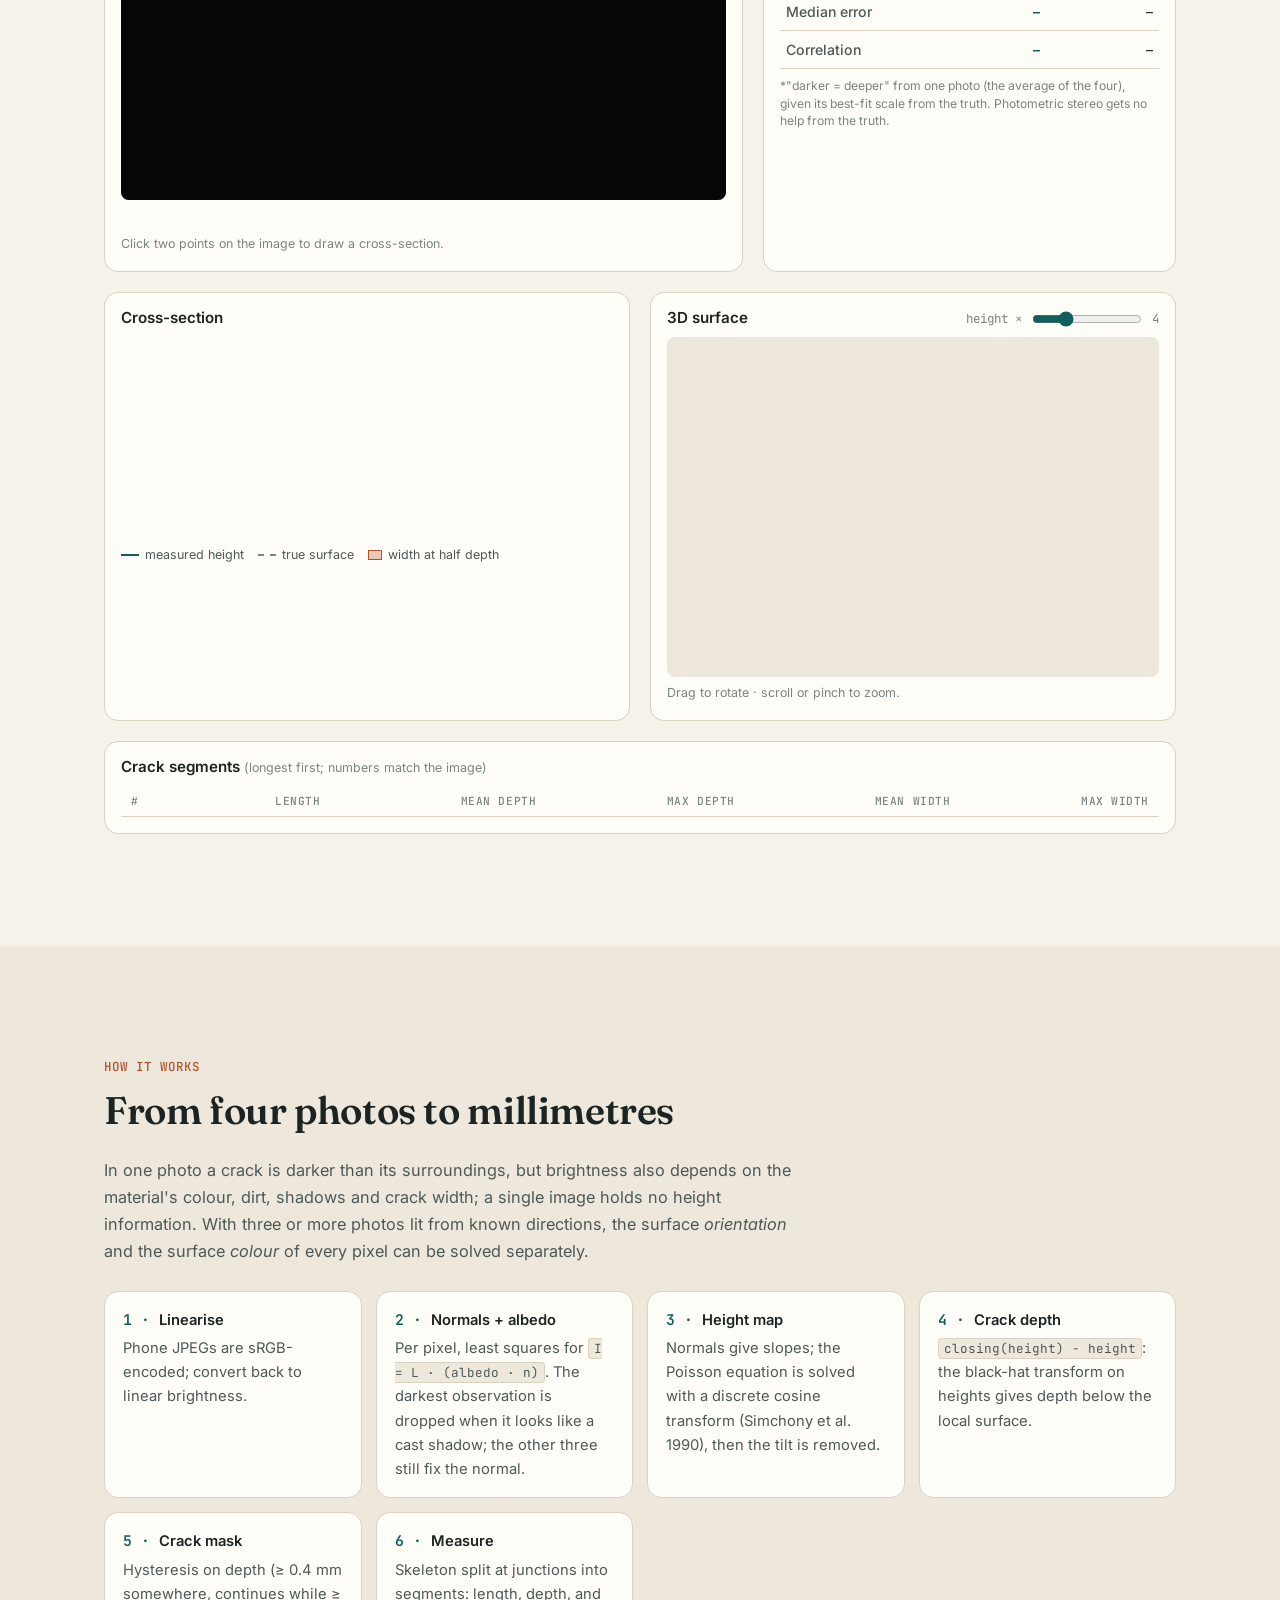
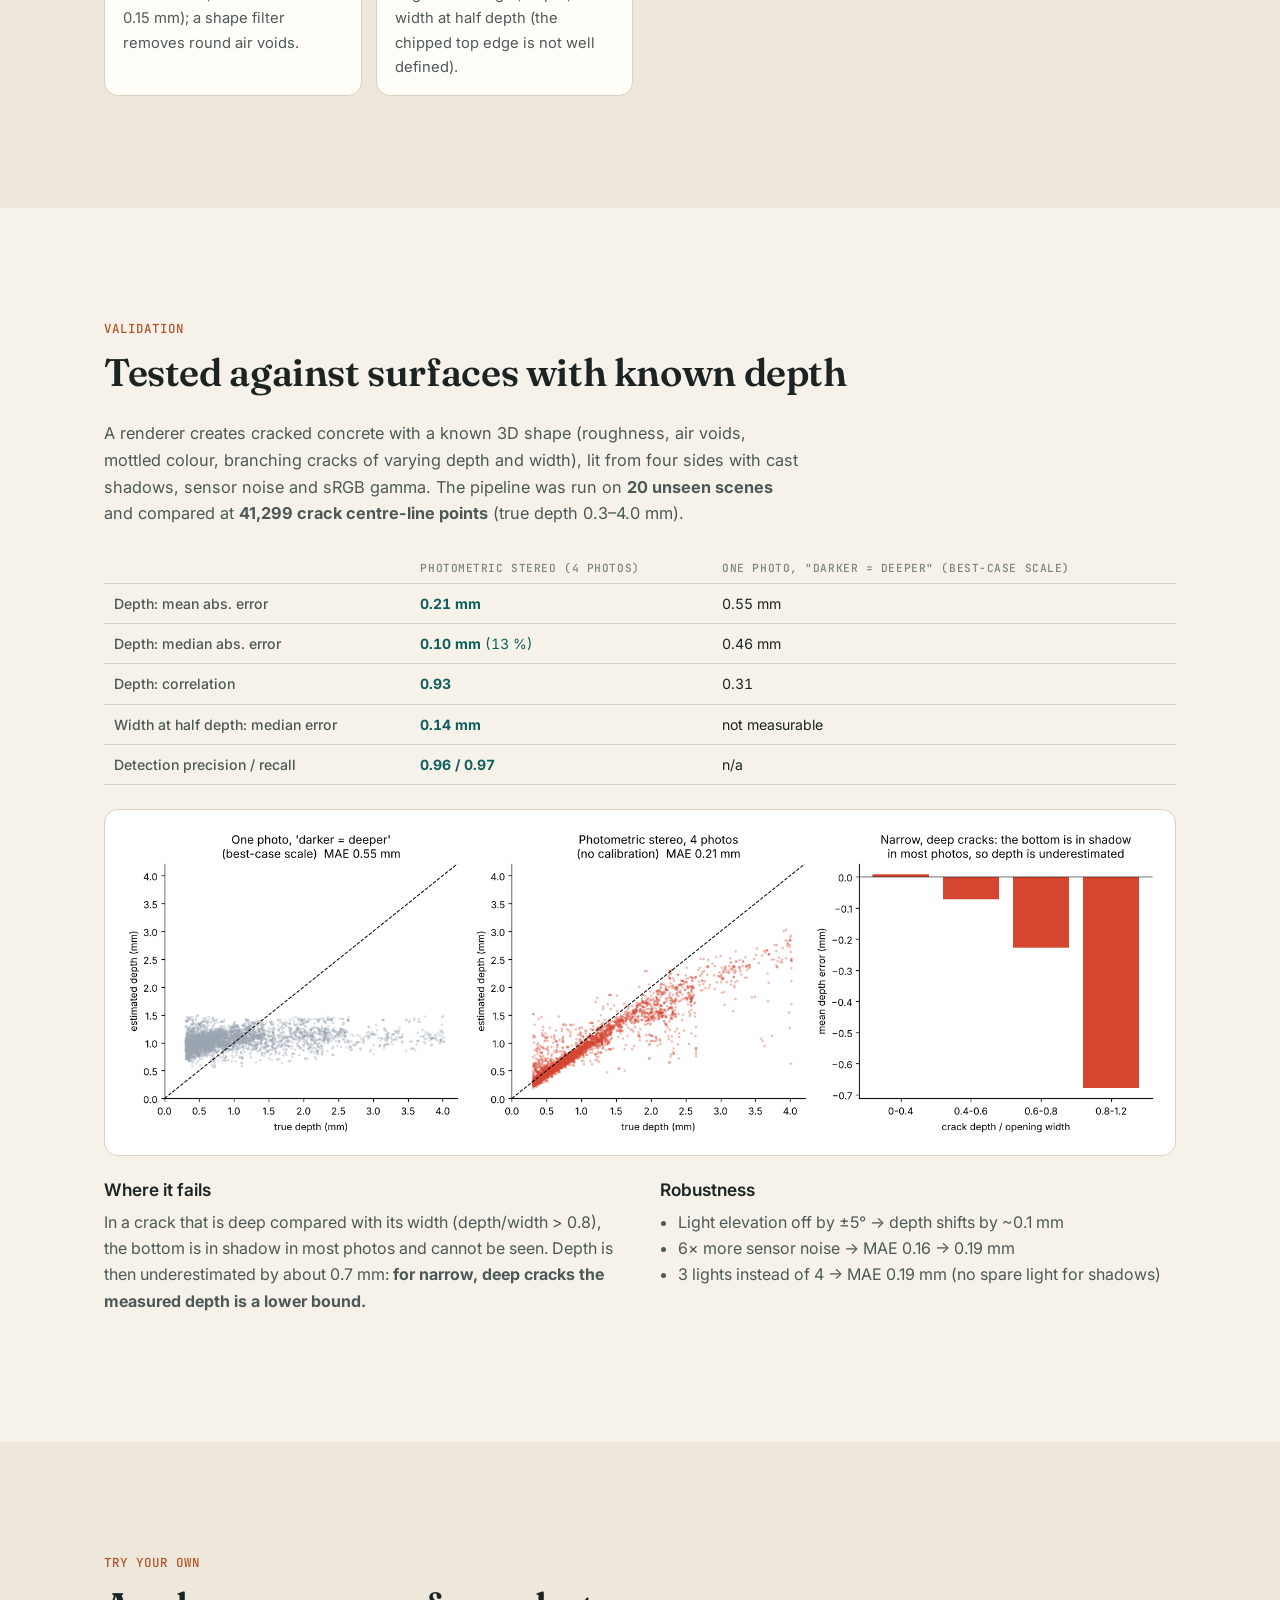
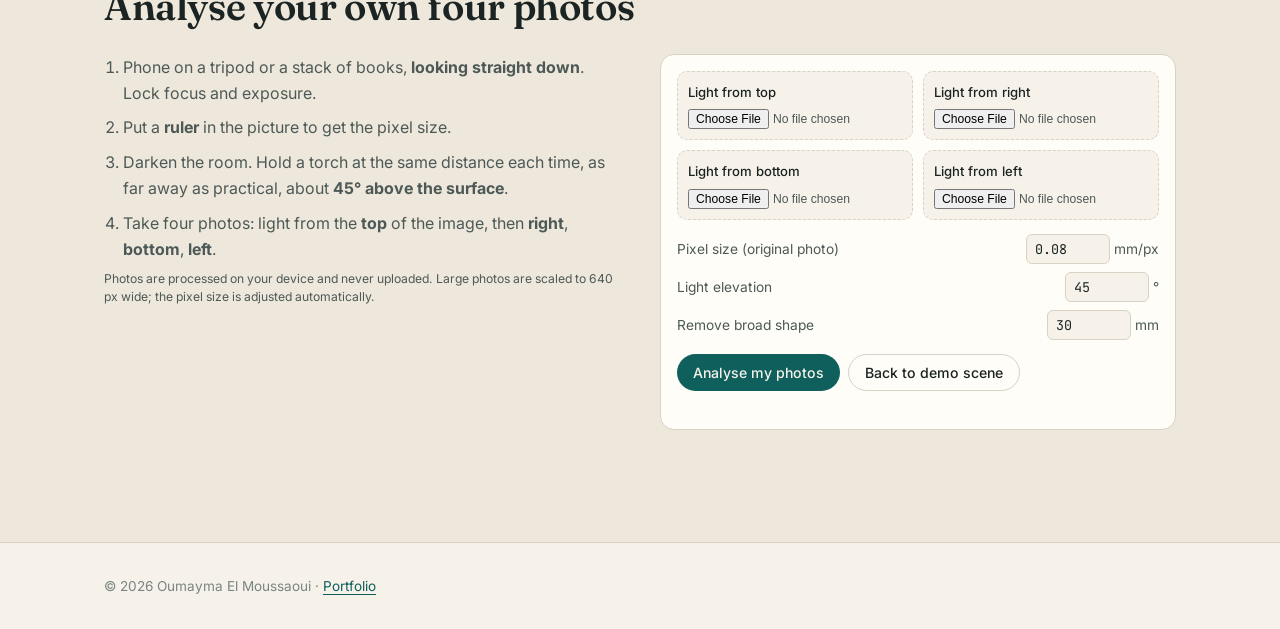
==== commit 974bfa00: "Link Crack Depth Explorer to its GitHub repository Adds the repository link to the home-page project" ====
--- a/projects/crack-depth-explorer/index.html
+++ b/projects/crack-depth-explorer/index.html
@@ -28,6 +28,7 @@
           <li><a href="#how">How it works</a></li>
           <li><a href="#validation">Validation</a></li>
           <li><a href="#own">Your photos</a></li>
+          <li><a href="https://github.com/elmoussaouioumayma/crack-depth-explorer" target="_blank" rel="noopener">GitHub ↗</a></li>
           <li><a href="../../#projects">← All projects</a></li>
         </ul>
       </nav>
@@ -49,6 +50,10 @@
           <div><dt>vs. single photo</dt><dd>2.6× <span>more accurate</span></dd></div>
           <div><dt>Detection P / R</dt><dd>0.96 <span>/ 0.97</span></dd></div>
         </dl>
+        <div class="cta pj-cta">
+          <a class="btn btn-primary" href="#live">Try it live</a>
+          <a class="btn btn-ghost" href="https://github.com/elmoussaouioumayma/crack-depth-explorer" target="_blank" rel="noopener">Code on GitHub ↗</a>
+        </div>
         <ul class="chips"><li>Python</li><li>NumPy / SciPy</li><li>OpenCV</li><li>scikit-image</li><li>photometric stereo</li><li>Poisson integration</li></ul>
       </div>
     </section>
--- a/assets/style.css
+++ b/assets/style.css
@@ -268,3 +268,4 @@
 .card-live { border-color: color-mix(in srgb, var(--accent) 45%, var(--line)); }
 .live-dot { display: inline-block; width: 8px; height: 8px; border-radius: 50%; background: #2fbf71; margin-right: 6px; vertical-align: 1px; box-shadow: 0 0 0 3px color-mix(in srgb, #2fbf71 25%, transparent); }
 .live-btn { align-self: flex-start; margin-top: 4px; }
+.live-row { display: flex; flex-wrap: wrap; align-items: center; gap: 10px 16px; margin-top: 4px; }
--- a/projects/crack-depth-explorer/app.css
+++ b/projects/crack-depth-explorer/app.css
@@ -95,3 +95,4 @@
 .pj-fields label { display: flex; flex-wrap: wrap; justify-content: space-between; align-items: center; gap: 6px; font-size: .86rem; color: var(--ink-soft); }
 .pj-fields input { width: 84px; padding: 5px 8px; font: .84rem var(--mono); color: var(--ink); background: var(--bg); border: 1px solid var(--line); border-radius: 6px; }
 .pj-form .cd-actions { margin: 0; }
+.pj-cta { margin: 0 0 1.4rem; }
